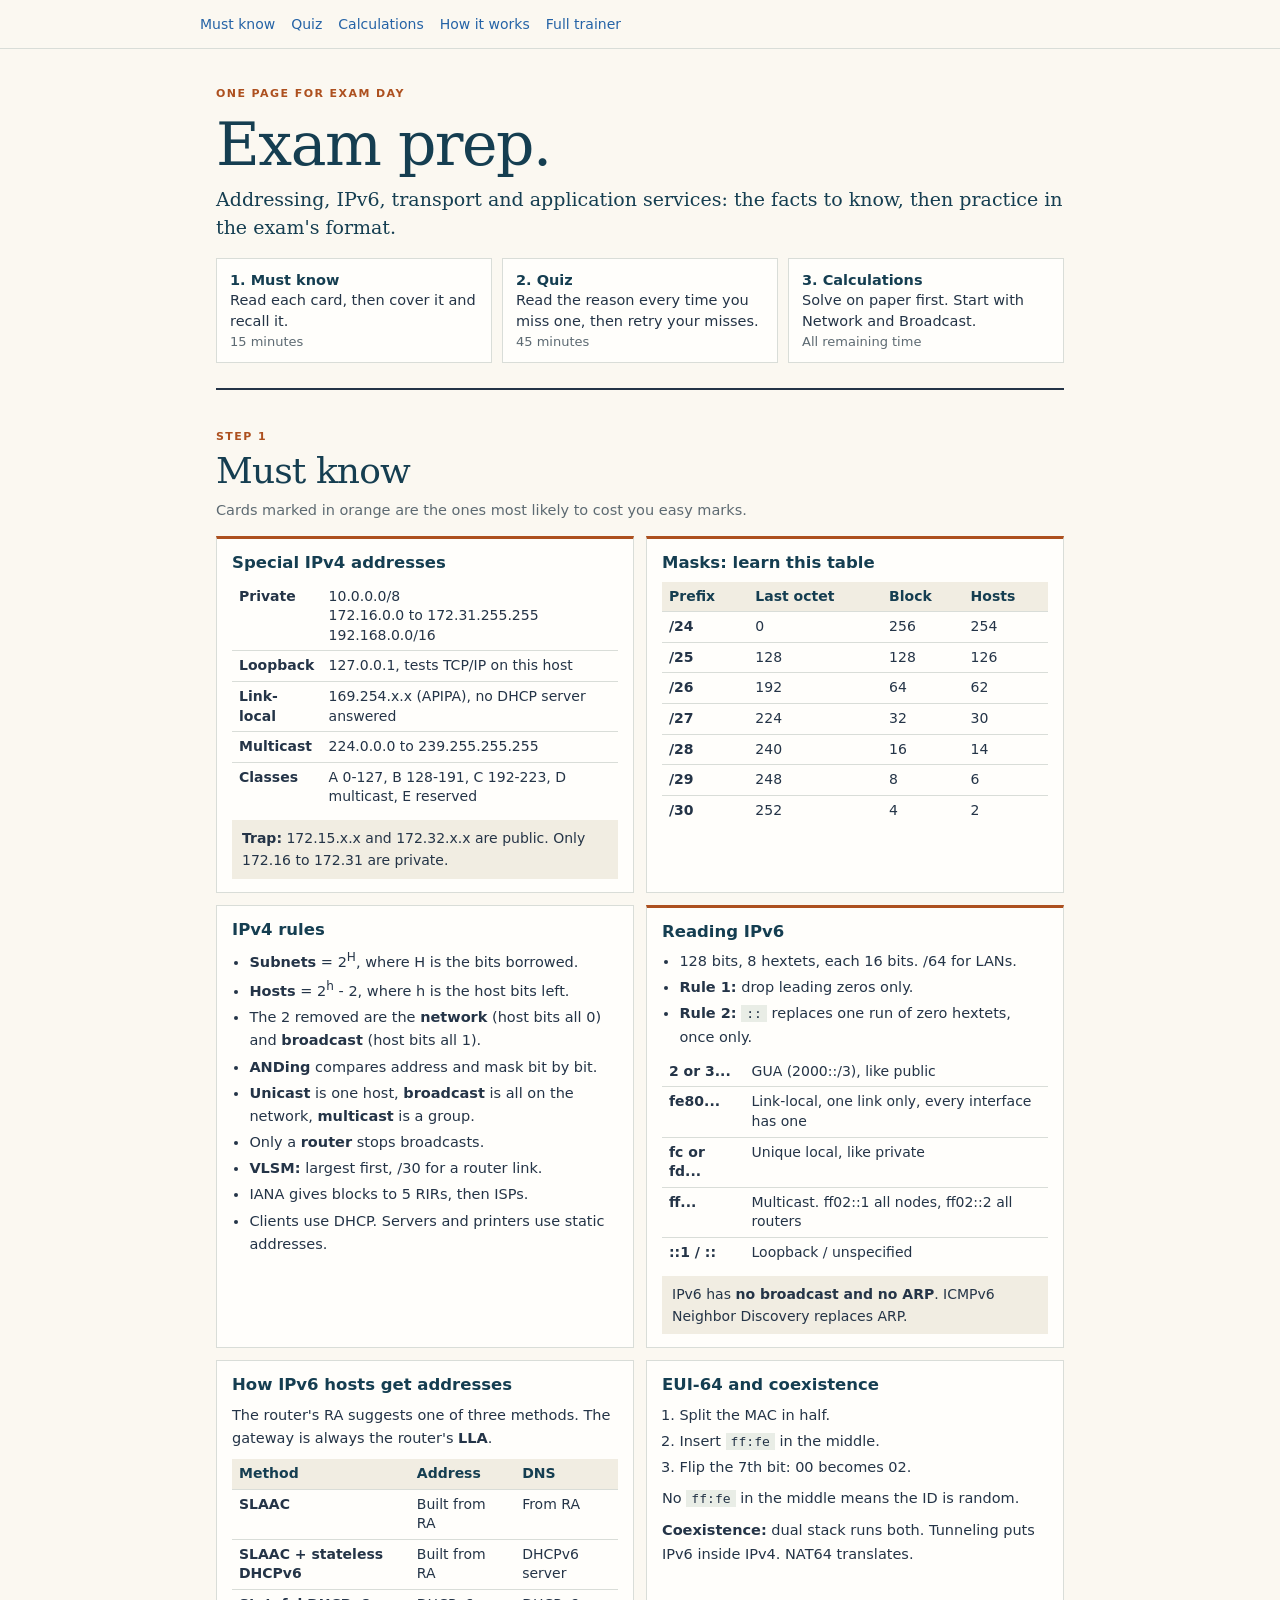
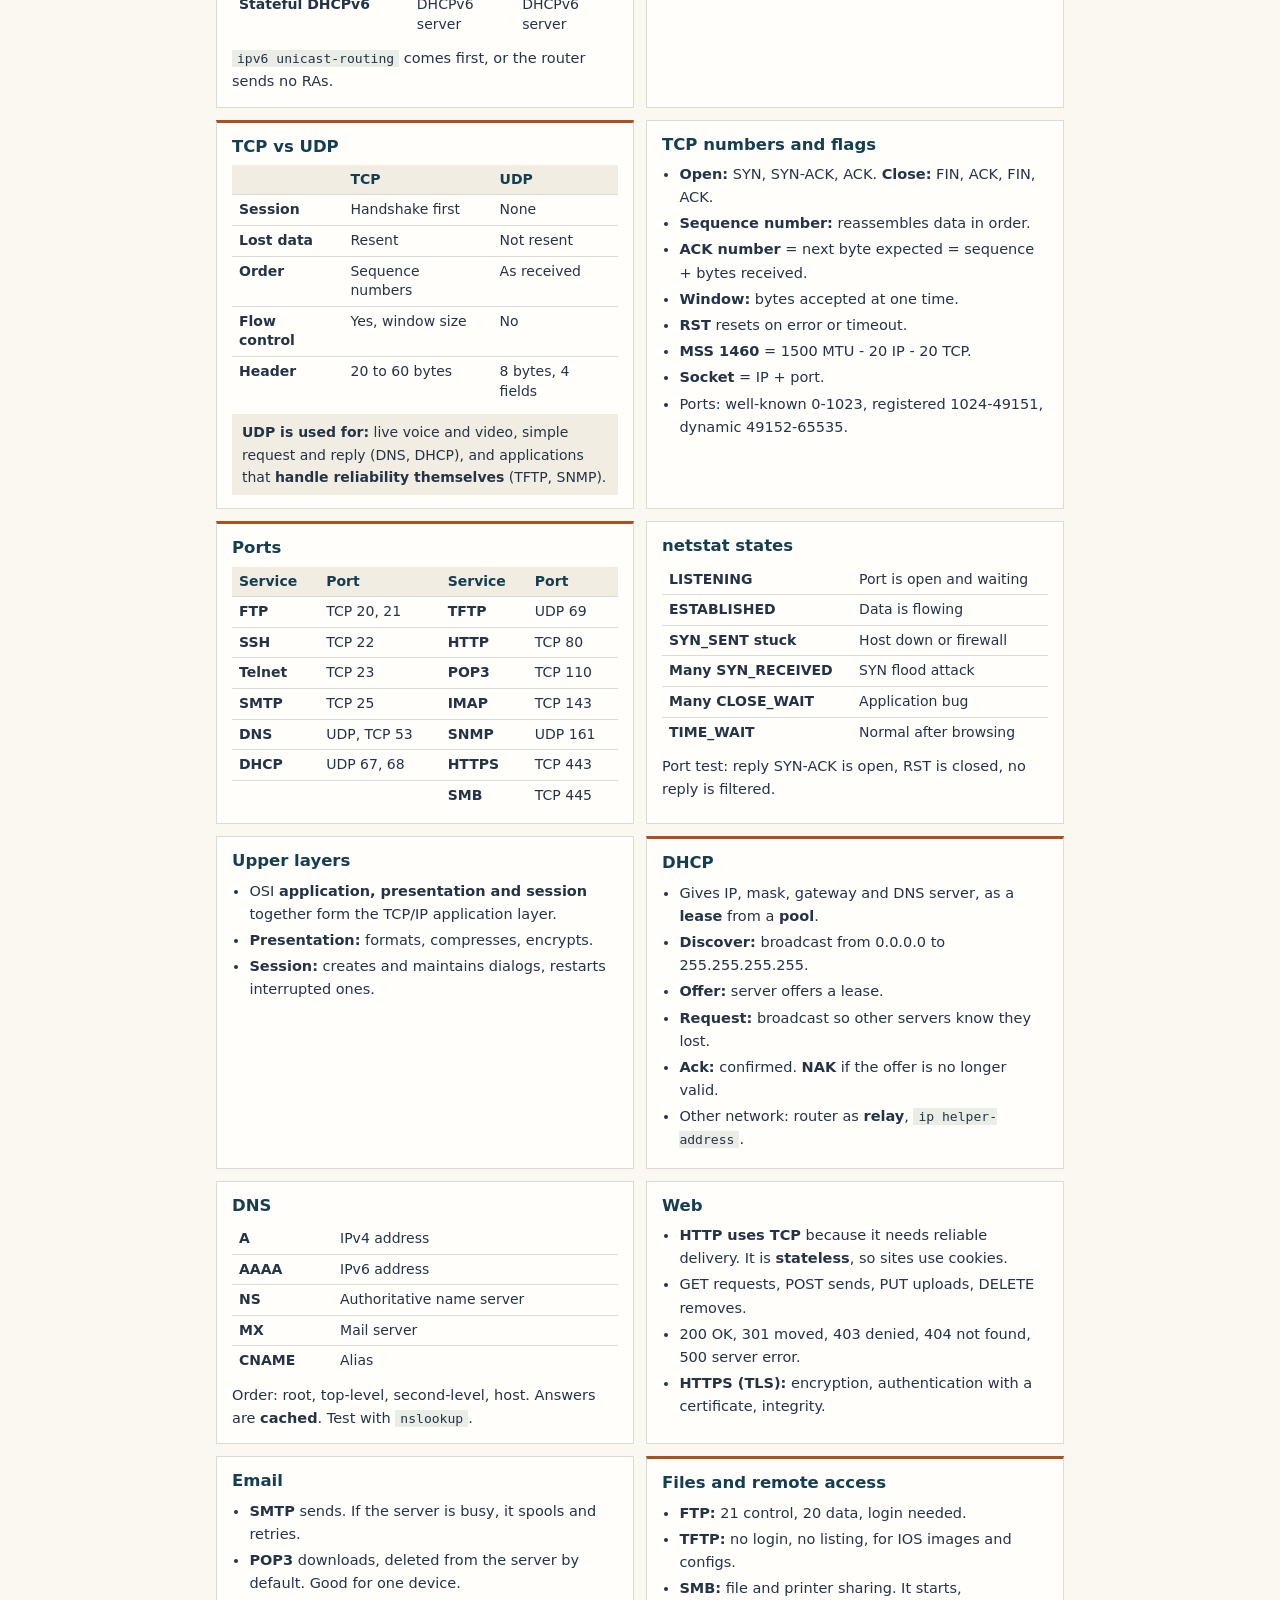
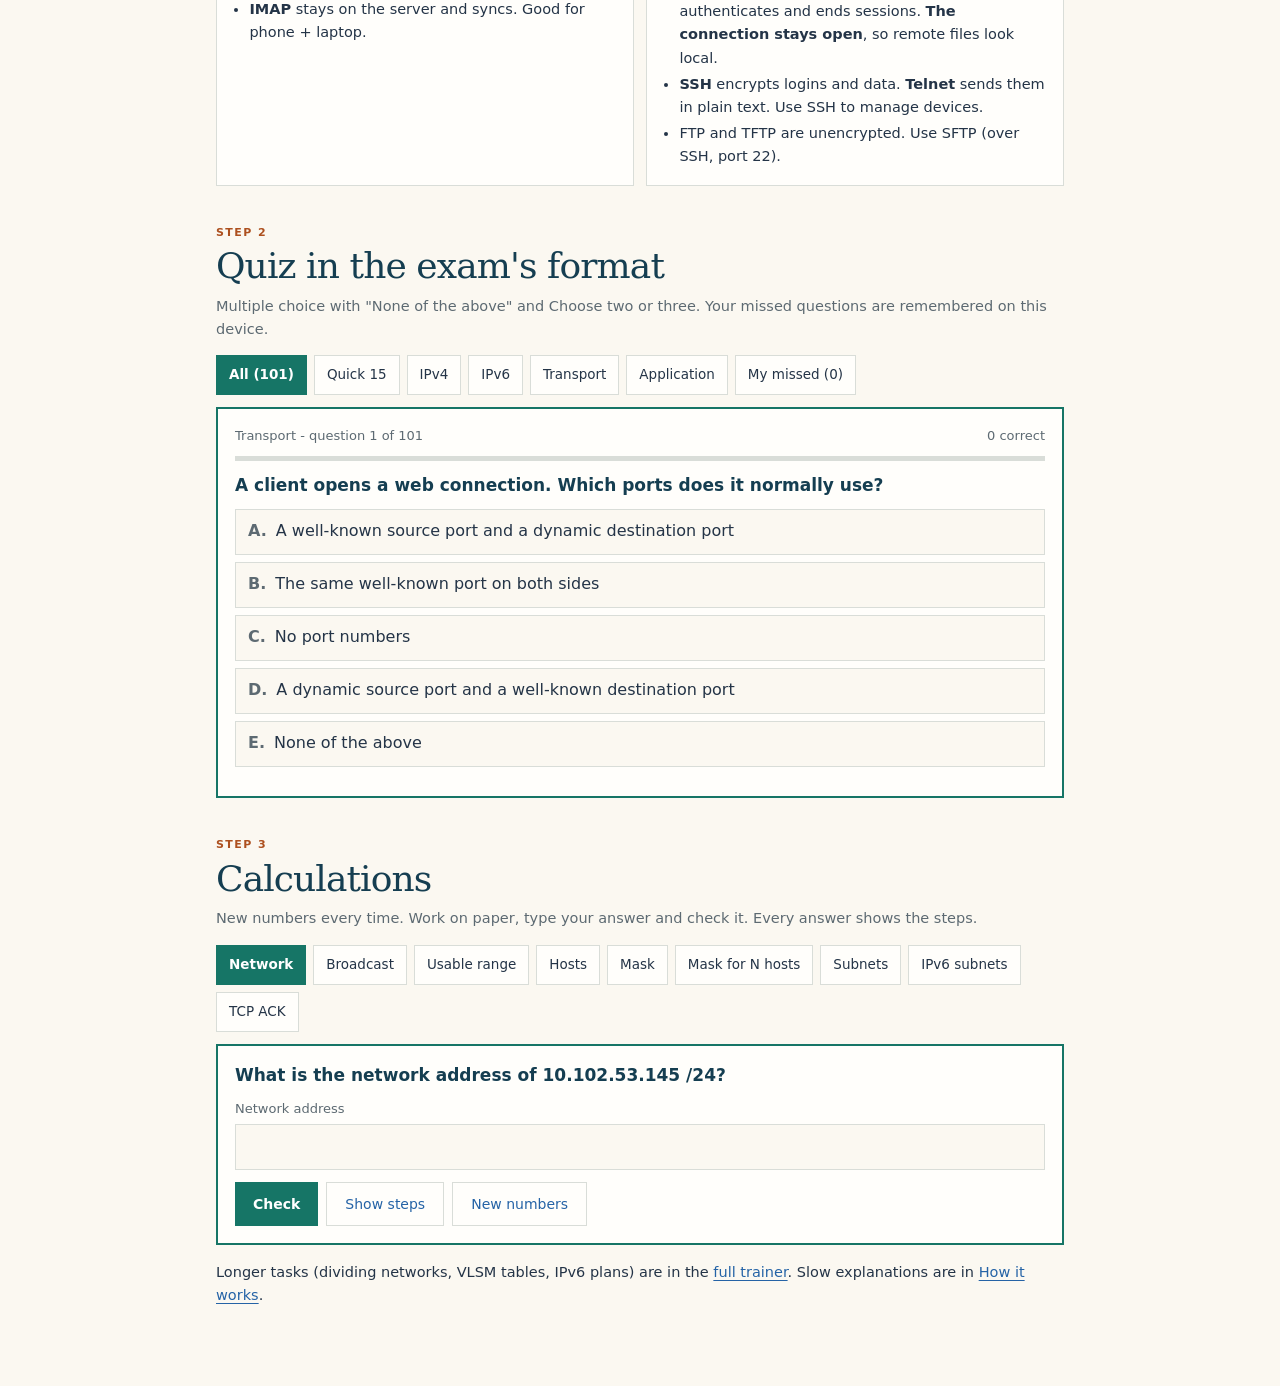
==== exam-prep.html @ 24fe9362 "feat: add exam prep page" ====
<!doctype html>
<html lang="en">
<head>
<meta charset="utf-8">
<meta name="viewport" content="width=device-width,initial-scale=1">
<title>Exam Prep</title>
<link rel="icon" href="data:image/svg+xml,%3Csvg xmlns=%22http://www.w3.org/2000/svg%22 viewBox=%220 0 32 32%22%3E%3Crect width=%2232%22 height=%2232%22 fill=%22%23167566%22/%3E%3Ctext x=%229%22 y=%2225%22 font-size=%2224%22 fill=%22%23fff%22%3EE%3C/text%3E%3C/svg%3E">
<style>
:root{color-scheme:light dark;--paper:#fbf8f1;--page:#fffefb;--ink:#243447;--head:#153e51;--muted:#5d6a72;--blue:#2563a6;--orange:#ad501f;--teal:#167566;--on:#fff;--line:#d9ddd8;--soft:#f1ede2;--code:#e9ede6;--ok:#15704a;--okbg:#dcf3e6;--bad:#a8331f;--badbg:#fbe3dc;--mono:'DejaVu Sans Mono',ui-monospace,Menlo,Consolas,monospace;--sans:'DejaVu Sans',system-ui,Arial,sans-serif;--serif:Georgia,'DejaVu Serif',serif}
@media(prefers-color-scheme:dark){:root{--paper:#14191f;--page:#1c232b;--ink:#e6e2d8;--head:#f0ead9;--muted:#a3adb4;--blue:#8dbdea;--orange:#e9a77a;--teal:#58bda9;--on:#0e1f1b;--line:#2f3943;--soft:#232b34;--code:#27313a;--ok:#74d6a4;--okbg:#17392a;--bad:#f2a08c;--badbg:#472219}}
*{box-sizing:border-box}html{scroll-behavior:smooth;scroll-padding-top:62px;-webkit-text-size-adjust:100%}
body{margin:0;background:var(--paper);color:var(--ink);font:16px/1.6 var(--sans)}
a{color:var(--blue);text-underline-offset:3px}
button,input{font:inherit;color:inherit}button{cursor:pointer}
:focus-visible{outline:3px solid #9366b4;outline-offset:2px}
code{font:.9em/1.4 var(--mono);background:var(--code);padding:1px 5px;overflow-wrap:anywhere}
.bar{position:sticky;top:0;z-index:5;padding:0 max(16px,calc(50% - 440px));background:var(--paper);border-bottom:1px solid var(--line);font-size:14px}
.bar nav{display:flex;gap:16px;overflow-x:auto;scrollbar-width:none}.bar nav::-webkit-scrollbar{display:none}.bar nav a{white-space:nowrap;text-decoration:none;padding:13px 0}
main{max-width:880px;margin:0 auto;padding:0 16px 70px}
.eyebrow{margin:0;font:bold 11px/1.6 var(--sans);letter-spacing:.13em;color:var(--orange)}
h1,h2{font-family:var(--serif);font-weight:500;color:var(--head);letter-spacing:-.025em}
h1{font-size:clamp(40px,8vw,60px);line-height:1.05;margin:10px 0 10px}
header.top{padding:36px 0 22px;border-bottom:2px solid var(--ink)}
.lead{font:19px/1.45 var(--serif);margin:0 0 14px;color:var(--head)}
.plan{margin:0;padding:0;list-style:none;display:grid;grid-template-columns:repeat(3,minmax(0,1fr));gap:10px}
.plan li{padding:11px 13px;background:var(--page);border:1px solid var(--line);font-size:14.5px;line-height:1.4}.plan b{display:block;color:var(--head)}.plan span{color:var(--muted);font-size:13px}
section{padding-top:38px}h2{font-size:clamp(28px,5vw,36px);line-height:1.15;margin:4px 0 8px}
h3{font:700 16.5px/1.35 var(--sans);color:var(--head);margin:0 0 7px}
p{margin:0 0 9px}.sub{color:var(--muted);font-size:14.5px;margin-bottom:14px}
ul,ol{margin:0 0 8px;padding-left:1.2em}li{margin:3px 0}
.sheet{display:grid;grid-template-columns:repeat(2,minmax(0,1fr));gap:12px}
.card{padding:13px 15px;background:var(--page);border:1px solid var(--line);font-size:14.5px;min-width:0}.card>:last-child{margin-bottom:0}
.card.hot{border-top:3px solid var(--orange)}
.tw{overflow-x:auto}table{border-collapse:collapse;width:100%;font-size:14px;line-height:1.4}th,td{padding:5px 7px;border-bottom:1px solid var(--line);text-align:left;vertical-align:top}th{background:var(--soft);color:var(--head)}tr:last-child td{border-bottom:0}td:first-child{font-weight:700}
.trap{padding:7px 10px;background:var(--soft);font-size:14px;margin-top:8px}
.chips{display:flex;flex-wrap:wrap;gap:7px;margin:0 0 12px}
.chip{min-height:40px;padding:6px 12px;background:var(--page);border:1px solid var(--line);font-size:13.5px}.chip[aria-pressed=true]{background:var(--teal);border-color:var(--teal);color:var(--on);font-weight:700}
.panel{padding:17px;background:var(--page);border:2px solid var(--teal)}
.meta{display:flex;justify-content:space-between;gap:10px;font-size:13px;color:var(--muted);margin-bottom:9px}
.progress{height:5px;background:var(--line);margin-bottom:12px}.progress i{display:block;height:100%;background:var(--teal);width:0}
.qt{font-size:17px;line-height:1.45;color:var(--head);font-weight:600;margin-bottom:12px;overflow-wrap:anywhere}
.opts{display:grid;gap:7px}
.opt{display:flex;gap:9px;width:100%;min-height:46px;padding:10px 12px;background:var(--paper);border:1px solid var(--line);text-align:left;line-height:1.4;overflow-wrap:anywhere}
.opt b{flex:0 0 auto;color:var(--muted)}.opt span{min-width:0}
.opt.sel{border:2px solid var(--blue);padding:9px 11px}
.opt.ok{background:var(--okbg);border:2px solid var(--ok);padding:9px 11px}
.opt.bad{background:var(--badbg);border:2px solid var(--bad);padding:9px 11px}
.opt:disabled{cursor:default;color:inherit}
.act{display:flex;flex-wrap:wrap;gap:8px;margin-top:12px}
.btn{min-height:44px;padding:9px 18px;background:var(--teal);color:var(--on);border:0;font-weight:700;font-size:14px}.btn:disabled{opacity:.45;cursor:default}
.btn.alt{background:transparent;color:var(--blue);border:1px solid var(--line);font-weight:400}
.fb{margin-top:12px;padding:10px 12px;background:var(--soft);font-size:15px}.fb b.y{color:var(--ok)}.fb b.n{color:var(--bad)}
.field{display:flex;flex-direction:column;gap:4px;font-size:13px;color:var(--muted);margin-bottom:9px}
.field input{min-height:46px;padding:8px 10px;background:var(--paper);border:1px solid var(--line);font:16px var(--mono);width:100%;min-width:0}
.field input.ok{border:2px solid var(--ok);background:var(--okbg)}.field input.bad{border:2px solid var(--bad);background:var(--badbg)}
.want{color:var(--bad);font:13px var(--mono);overflow-wrap:anywhere}
.steps{margin:12px 0 0;padding:11px 12px 11px 2em;background:var(--soft);font-size:15px}.steps li{margin:5px 0;overflow-wrap:anywhere}
[hidden]{display:none!important}
.more{font-size:14.5px;margin-top:16px}
@media(max-width:720px){.sheet{grid-template-columns:minmax(0,1fr)}.plan{grid-template-columns:minmax(0,1fr)}}
@media(prefers-reduced-motion:reduce){html{scroll-behavior:auto}}
</style>
</head>
<body>
<div class="bar"><nav aria-label="Sections"><a href="#sheet">Must know</a><a href="#quiz">Quiz</a><a href="#calc">Calculations</a><a href="how-it-works.html">How it works</a><a href="networks-juice.html#endterm">Full trainer</a></nav></div>
<main>
<header class="top">
  <p class="eyebrow">ONE PAGE FOR EXAM DAY</p>
  <h1>Exam prep.</h1>
  <p class="lead">Addressing, IPv6, transport and application services: the facts to know, then practice in the exam's format.</p>
  <ol class="plan">
    <li><b>1. Must know</b>Read each card, then cover it and recall it.<br><span>15 minutes</span></li>
    <li><b>2. Quiz</b>Read the reason every time you miss one, then retry your misses.<br><span>45 minutes</span></li>
    <li><b>3. Calculations</b>Solve on paper first. Start with Network and Broadcast.<br><span>All remaining time</span></li>
  </ol>
</header>

<section id="sheet">
  <p class="eyebrow">STEP 1</p>
  <h2>Must know</h2>
  <p class="sub">Cards marked in orange are the ones most likely to cost you easy marks.</p>
  <div class="sheet">
    <div class="card hot"><h3>Special IPv4 addresses</h3><div class="tw"><table><tbody>
      <tr><td>Private</td><td>10.0.0.0/8<br>172.16.0.0 to 172.31.255.255<br>192.168.0.0/16</td></tr>
      <tr><td>Loopback</td><td>127.0.0.1, tests TCP/IP on this host</td></tr>
      <tr><td>Link-local</td><td>169.254.x.x (APIPA), no DHCP server answered</td></tr>
      <tr><td>Multicast</td><td>224.0.0.0 to 239.255.255.255</td></tr>
      <tr><td>Classes</td><td>A 0-127, B 128-191, C 192-223, D multicast, E reserved</td></tr>
    </tbody></table></div><p class="trap"><strong>Trap:</strong> 172.15.x.x and 172.32.x.x are public. Only 172.16 to 172.31 are private.</p></div>

    <div class="card hot"><h3>Masks: learn this table</h3><div class="tw"><table><thead><tr><th>Prefix</th><th>Last octet</th><th>Block</th><th>Hosts</th></tr></thead><tbody>
      <tr><td>/24</td><td>0</td><td>256</td><td>254</td></tr>
      <tr><td>/25</td><td>128</td><td>128</td><td>126</td></tr>
      <tr><td>/26</td><td>192</td><td>64</td><td>62</td></tr>
      <tr><td>/27</td><td>224</td><td>32</td><td>30</td></tr>
      <tr><td>/28</td><td>240</td><td>16</td><td>14</td></tr>
      <tr><td>/29</td><td>248</td><td>8</td><td>6</td></tr>
      <tr><td>/30</td><td>252</td><td>4</td><td>2</td></tr>
    </tbody></table></div></div>

    <div class="card"><h3>IPv4 rules</h3><ul>
      <li><strong>Subnets</strong> = 2<sup>H</sup>, where H is the bits borrowed.</li>
      <li><strong>Hosts</strong> = 2<sup>h</sup> - 2, where h is the host bits left.</li>
      <li>The 2 removed are the <strong>network</strong> (host bits all 0) and <strong>broadcast</strong> (host bits all 1).</li>
      <li><strong>ANDing</strong> compares address and mask bit by bit.</li>
      <li><strong>Unicast</strong> is one host, <strong>broadcast</strong> is all on the network, <strong>multicast</strong> is a group.</li>
      <li>Only a <strong>router</strong> stops broadcasts.</li>
      <li><strong>VLSM:</strong> largest first, /30 for a router link.</li>
      <li>IANA gives blocks to 5 RIRs, then ISPs.</li>
      <li>Clients use DHCP. Servers and printers use static addresses.</li>
    </ul></div>

    <div class="card hot"><h3>Reading IPv6</h3><ul>
      <li>128 bits, 8 hextets, each 16 bits. /64 for LANs.</li>
      <li><strong>Rule 1:</strong> drop leading zeros only.</li>
      <li><strong>Rule 2:</strong> <code>::</code> replaces one run of zero hextets, once only.</li>
    </ul><div class="tw"><table><tbody>
      <tr><td>2 or 3...</td><td>GUA (2000::/3), like public</td></tr>
      <tr><td>fe80...</td><td>Link-local, one link only, every interface has one</td></tr>
      <tr><td>fc or fd...</td><td>Unique local, like private</td></tr>
      <tr><td>ff...</td><td>Multicast. ff02::1 all nodes, ff02::2 all routers</td></tr>
      <tr><td>::1 / ::</td><td>Loopback / unspecified</td></tr>
    </tbody></table></div><p class="trap">IPv6 has <strong>no broadcast and no ARP</strong>. ICMPv6 Neighbor Discovery replaces ARP.</p></div>

    <div class="card"><h3>How IPv6 hosts get addresses</h3><p>The router's RA suggests one of three methods. The gateway is always the router's <strong>LLA</strong>.</p><div class="tw"><table><thead><tr><th>Method</th><th>Address</th><th>DNS</th></tr></thead><tbody>
      <tr><td>SLAAC</td><td>Built from RA</td><td>From RA</td></tr>
      <tr><td>SLAAC + stateless DHCPv6</td><td>Built from RA</td><td>DHCPv6 server</td></tr>
      <tr><td>Stateful DHCPv6</td><td>DHCPv6 server</td><td>DHCPv6 server</td></tr>
    </tbody></table></div><p style="margin-top:8px"><code>ipv6 unicast-routing</code> comes first, or the router sends no RAs.</p></div>

    <div class="card"><h3>EUI-64 and coexistence</h3><ol>
      <li>Split the MAC in half.</li><li>Insert <code>ff:fe</code> in the middle.</li><li>Flip the 7th bit: 00 becomes 02.</li>
    </ol><p>No <code>ff:fe</code> in the middle means the ID is random.</p><p><strong>Coexistence:</strong> dual stack runs both. Tunneling puts IPv6 inside IPv4. NAT64 translates.</p></div>

    <div class="card hot"><h3>TCP vs UDP</h3><div class="tw"><table><thead><tr><th></th><th>TCP</th><th>UDP</th></tr></thead><tbody>
      <tr><td>Session</td><td>Handshake first</td><td>None</td></tr>
      <tr><td>Lost data</td><td>Resent</td><td>Not resent</td></tr>
      <tr><td>Order</td><td>Sequence numbers</td><td>As received</td></tr>
      <tr><td>Flow control</td><td>Yes, window size</td><td>No</td></tr>
      <tr><td>Header</td><td>20 to 60 bytes</td><td>8 bytes, 4 fields</td></tr>
    </tbody></table></div><p class="trap"><strong>UDP is used for:</strong> live voice and video, simple request and reply (DNS, DHCP), and applications that <strong>handle reliability themselves</strong> (TFTP, SNMP).</p></div>

    <div class="card"><h3>TCP numbers and flags</h3><ul>
      <li><strong>Open:</strong> SYN, SYN-ACK, ACK. <strong>Close:</strong> FIN, ACK, FIN, ACK.</li>
      <li><strong>Sequence number:</strong> reassembles data in order.</li>
      <li><strong>ACK number</strong> = next byte expected = sequence + bytes received.</li>
      <li><strong>Window:</strong> bytes accepted at one time.</li>
      <li><strong>RST</strong> resets on error or timeout.</li>
      <li><strong>MSS 1460</strong> = 1500 MTU - 20 IP - 20 TCP.</li>
      <li><strong>Socket</strong> = IP + port.</li>
      <li>Ports: well-known 0-1023, registered 1024-49151, dynamic 49152-65535.</li>
    </ul></div>

    <div class="card hot"><h3>Ports</h3><div class="tw"><table><thead><tr><th>Service</th><th>Port</th><th>Service</th><th>Port</th></tr></thead><tbody>
      <tr><td>FTP</td><td>TCP 20, 21</td><td><b>TFTP</b></td><td>UDP 69</td></tr>
      <tr><td>SSH</td><td>TCP 22</td><td><b>HTTP</b></td><td>TCP 80</td></tr>
      <tr><td>Telnet</td><td>TCP 23</td><td><b>POP3</b></td><td>TCP 110</td></tr>
      <tr><td>SMTP</td><td>TCP 25</td><td><b>IMAP</b></td><td>TCP 143</td></tr>
      <tr><td>DNS</td><td>UDP, TCP 53</td><td><b>SNMP</b></td><td>UDP 161</td></tr>
      <tr><td>DHCP</td><td>UDP 67, 68</td><td><b>HTTPS</b></td><td>TCP 443</td></tr>
      <tr><td></td><td></td><td><b>SMB</b></td><td>TCP 445</td></tr>
    </tbody></table></div></div>

    <div class="card"><h3>netstat states</h3><div class="tw"><table><tbody>
      <tr><td>LISTENING</td><td>Port is open and waiting</td></tr>
      <tr><td>ESTABLISHED</td><td>Data is flowing</td></tr>
      <tr><td>SYN_SENT stuck</td><td>Host down or firewall</td></tr>
      <tr><td>Many SYN_RECEIVED</td><td>SYN flood attack</td></tr>
      <tr><td>Many CLOSE_WAIT</td><td>Application bug</td></tr>
      <tr><td>TIME_WAIT</td><td>Normal after browsing</td></tr>
    </tbody></table></div><p style="margin-top:8px">Port test: reply SYN-ACK is open, RST is closed, no reply is filtered.</p></div>

    <div class="card"><h3>Upper layers</h3><ul>
      <li>OSI <strong>application, presentation and session</strong> together form the TCP/IP application layer.</li>
      <li><strong>Presentation:</strong> formats, compresses, encrypts.</li>
      <li><strong>Session:</strong> creates and maintains dialogs, restarts interrupted ones.</li>
    </ul></div>

    <div class="card hot"><h3>DHCP</h3><ul>
      <li>Gives IP, mask, gateway and DNS server, as a <strong>lease</strong> from a <strong>pool</strong>.</li>
      <li><strong>Discover:</strong> broadcast from 0.0.0.0 to 255.255.255.255.</li>
      <li><strong>Offer:</strong> server offers a lease.</li>
      <li><strong>Request:</strong> broadcast so other servers know they lost.</li>
      <li><strong>Ack:</strong> confirmed. <strong>NAK</strong> if the offer is no longer valid.</li>
      <li>Other network: router as <strong>relay</strong>, <code>ip helper-address</code>.</li>
    </ul></div>

    <div class="card"><h3>DNS</h3><div class="tw"><table><tbody>
      <tr><td>A</td><td>IPv4 address</td></tr>
      <tr><td>AAAA</td><td>IPv6 address</td></tr>
      <tr><td>NS</td><td>Authoritative name server</td></tr>
      <tr><td>MX</td><td>Mail server</td></tr>
      <tr><td>CNAME</td><td>Alias</td></tr>
    </tbody></table></div><p style="margin-top:8px">Order: root, top-level, second-level, host. Answers are <strong>cached</strong>. Test with <code>nslookup</code>.</p></div>

    <div class="card"><h3>Web</h3><ul>
      <li><strong>HTTP uses TCP</strong> because it needs reliable delivery. It is <strong>stateless</strong>, so sites use cookies.</li>
      <li>GET requests, POST sends, PUT uploads, DELETE removes.</li>
      <li>200 OK, 301 moved, 403 denied, 404 not found, 500 server error.</li>
      <li><strong>HTTPS (TLS):</strong> encryption, authentication with a certificate, integrity.</li>
    </ul></div>

    <div class="card"><h3>Email</h3><ul>
      <li><strong>SMTP</strong> sends. If the server is busy, it spools and retries.</li>
      <li><strong>POP3</strong> downloads, deleted from the server by default. Good for one device.</li>
      <li><strong>IMAP</strong> stays on the server and syncs. Good for phone + laptop.</li>
    </ul></div>

    <div class="card hot"><h3>Files and remote access</h3><ul>
      <li><strong>FTP:</strong> 21 control, 20 data, login needed.</li>
      <li><strong>TFTP:</strong> no login, no listing, for IOS images and configs.</li>
      <li><strong>SMB:</strong> file and printer sharing. It starts, authenticates and ends sessions. <strong>The connection stays open</strong>, so remote files look local.</li>
      <li><strong>SSH</strong> encrypts logins and data. <strong>Telnet</strong> sends them in plain text. Use SSH to manage devices.</li>
      <li>FTP and TFTP are unencrypted. Use SFTP (over SSH, port 22).</li>
    </ul></div>
  </div>
</section>

<section id="quiz">
  <p class="eyebrow">STEP 2</p>
  <h2>Quiz in the exam's format</h2>
  <p class="sub">Multiple choice with "None of the above" and Choose two or three. Your missed questions are remembered on this device.</p>
  <div class="chips" id="chips"></div>
  <div class="panel" id="qpanel">
    <div class="meta"><span id="qmeta"></span><span id="qscore"></span></div>
    <div class="progress"><i id="qbar"></i></div>
    <p class="qt" id="qtext"></p>
    <div class="opts" id="opts"></div>
    <div class="fb" id="fb" hidden></div>
    <div class="act"><button class="btn" id="check" type="button" hidden>Check</button><button class="btn" id="next" type="button" hidden>Next</button></div>
  </div>
  <div class="panel" id="done" hidden aria-live="polite"></div>
</section>

<section id="calc">
  <p class="eyebrow">STEP 3</p>
  <h2>Calculations</h2>
  <p class="sub">New numbers every time. Work on paper, type your answer and check it. Every answer shows the steps.</p>
  <div class="chips" id="dchips"></div>
  <div class="panel">
    <p class="qt" id="dtext"></p>
    <form id="dform" autocomplete="off"><div id="dfields"></div>
    <div class="act"><button class="btn" type="submit">Check</button><button class="btn alt" id="dshow" type="button">Show steps</button><button class="btn alt" id="dnew" type="button">New numbers</button></div></form>
    <div class="fb" id="dfb" hidden aria-live="polite"></div>
    <ol class="steps" id="dsteps" hidden></ol>
  </div>
  <p class="more">Longer tasks (dividing networks, VLSM tables, IPv6 plans) are in the <a href="networks-juice.html#endterm">full trainer</a>. Slow explanations are in <a href="how-it-works.html#calc">How it works</a>.</p>
</section>
</main>
<script>
'use strict';
(function () {
  const I = 'ipv4', V = 'ipv6', T = 'tr', A = 'app', NONE = 'None of the above';
  const NAMES = { ipv4: 'IPv4', ipv6: 'IPv6', tr: 'Transport', app: 'Application' };
  // [topic, question, correct answers, wrong answers, reason]
  const QS = [
    [I, 'Which process compares an IPv4 address with its subnet mask bit by bit to find the network portion?', ['ANDing'], ['VLSM', 'NAT', 'Encapsulation'], 'ANDing keeps a bit only when both the address and the mask have a 1.'],
    [I, 'What is the prefix length of the mask 255.255.255.240?', ['/28'], ['/26', '/27', '/29'], '240 is 11110000, so 24 + 4 = 28.'],
    [I, 'Which mask is the same as /29?', ['255.255.255.248'], ['255.255.255.240', '255.255.255.252', '255.255.255.224'], '/29 has 5 bits in the last octet: 128 + 64 + 32 + 16 + 8 = 248.'],
    [I, 'What is the prefix length of the mask 255.255.255.128?', [NONE], ['/24', '/26', '/27', '/28'], '128 is one bit in the last octet, so the prefix is /25, which is not listed.'],
    [I, 'How many usable host addresses does a /28 subnet have?', ['14'], ['16', '30', '6'], '4 host bits: 2^4 - 2 = 14.'],
    [I, 'How many usable host addresses does a /29 subnet have?', ['6'], ['8', '14', '2'], '3 host bits: 2^3 - 2 = 6.'],
    [I, 'Which three addresses are private? (RFC 1918)', ['10.200.1.1', '172.20.5.9', '192.168.77.3'], ['172.32.1.1', '11.0.0.1', '192.169.1.1'], '172.32 is past the 172.16 to 172.31 range. 11.x and 192.169.x are outside the private blocks.'],
    [I, 'Which two addresses are public?', ['172.15.8.1', '8.8.4.4'], ['172.16.8.1', '10.1.1.1', '192.168.4.4', '169.254.7.7'], '172.15 is just below the private range. The others are private or link-local.'],
    [I, 'A host sends a broadcast. Which hosts receive it?', ['All hosts on the local network'], ['One specific host', 'A specially defined group of hosts', 'All hosts on the Internet'], 'A broadcast reaches everyone in the broadcast domain, and routers stop it.'],
    [I, 'A packet is sent to the address 224.10.20.30. What type of transmission is this?', ['Multicast'], ['Unicast', 'Broadcast', 'Anycast'], '224.0.0.0 to 239.255.255.255 is the IPv4 multicast range.'],
    [I, 'A technician pings 127.0.0.1 on a PC. What does this test?', ['Whether TCP/IP works on that host'], ['Whether the default gateway is reachable', 'Whether DNS is working', 'Whether a remote server is online'], '127.0.0.1 is loopback, so the packet never leaves the host.'],
    [I, 'A Windows PC shows the address 169.254.33.7. What is the most likely cause?', ['It could not reach a DHCP server'], ['DNS failed', 'The gateway address is wrong', 'It has a static public address'], '169.254.x.x (APIPA) is self-assigned when no DHCP server answers.'],
    [I, 'Which device stops broadcasts from spreading?', ['Router'], ['Layer 2 switch', 'Access point', 'Repeater'], 'Switches forward broadcasts out all other ports. Each router interface is its own broadcast domain.'],
    [I, 'Which three are reasons to subnet a network?', ['It reduces overall traffic and improves performance', 'It allows security policies between subnets', 'It reduces the devices affected by abnormal broadcasts'], ['It makes broadcast domains larger', 'It removes the need for routers', 'It creates more public addresses'], 'Smaller broadcast domains mean less traffic and fewer affected devices.'],
    [I, 'In the formula for usable hosts, which two addresses are subtracted?', ['The address with all host bits 0', 'The address with all host bits 1'], ['The default gateway', 'The DNS server', 'The loopback address', 'The first usable address'], 'These are the network address and the broadcast address.'],
    [I, 'Which organization allocates blocks of addresses to the five RIRs?', ['IANA'], ['IEEE', 'ISO', 'ITU'], 'IANA gives blocks to RIRs, which give them to ISPs and organizations.'],
    [I, 'Which type of address should a company file server normally have?', ['A predictable static address'], ['A dynamic address from DHCP', 'An APIPA address', 'A loopback address'], 'Servers and peripherals need an address that does not change.'],
    [I, 'What is the network address of the host 192.168.9.201 /27?', ['192.168.9.192'], ['192.168.9.200', '192.168.9.128', '192.168.9.224'], 'Block 32. 201 rounds down to 192.'],
    [I, 'What is the broadcast address of the subnet containing 10.10.50.6 /22?', ['10.10.51.255'], ['10.10.50.255', '10.10.48.255', '10.10.55.255'], 'Block 4 in the 3rd octet. 50 is in 48 to 51, and the 4th octet becomes 255.'],
    [I, 'Which address can be assigned to a host in 192.168.30.64 /26?', ['192.168.30.100'], ['192.168.30.64', '192.168.30.127', '192.168.30.128'], 'Block 64: usable is .65 to .126. The .64 is the network, .127 the broadcast, and .128 is the next subnet.'],
    [I, 'The network 172.16.0.0 /16 is subnetted with a /20 mask. How many subnets are created?', ['16'], ['4', '8', '4094'], 'Borrowed bits = 20 - 16 = 4, and 2^4 = 16. (4094 is the hosts in each.)'],
    [I, 'What is the main purpose of VLSM?', ['To use different subnet sizes and reduce wasted addresses'], ['To make every subnet the same size', 'To remove the subnet mask', 'To speed up routers'], 'VLSM lets you subnet a subnet, so each segment gets only what it needs.'],
    [I, 'In VLSM, which prefix is used in the examples for a point-to-point router link?', ['/30'], ['/24', '/27', '/28'], 'A /30 gives exactly 2 usable addresses, one for each router.'],
    [I, 'The address 130.5.1.1 belonged to which legacy class?', ['Class B'], ['Class A', 'Class C', 'Class D'], 'Class B covered first octets 128 to 191.'],

    [V, 'How many bits are in an IPv6 address?', ['128'], ['32', '48', '64'], 'IPv6 addresses are 128 bits: 8 hextets of 16 bits.'],
    [V, 'Which three are categories of methods for IPv4 and IPv6 coexistence?', ['Dual stack', 'Tunneling', 'Translation'], ['VLSM', 'ANDing', 'Flooding'], 'Dual stack runs both, tunneling carries IPv6 inside IPv4, and NAT64 translates.'],
    [V, 'Which technique carries an IPv6 packet inside an IPv4 packet?', ['Tunneling'], ['Dual stack', 'NAT64', 'SLAAC'], 'The IPv6 packet is encapsulated inside IPv4.'],
    [V, 'Which is the correct compressed form of 2001:0db8:00ab:0000:0000:0000:0050:0001?', ['2001:db8:ab::50:1'], ['2001:db8:ab00::50:1', '2001:db8:ab::5:1', '2001:db8:ab:::50:1'], 'Drop leading zeros only. Trailing zeros stay, so 0050 becomes 50, and :: replaces the zero run.'],
    [V, 'Which is the full form of 2001:db8:c::34?', ['2001:0db8:000c:0000:0000:0000:0000:0034'], ['2001:0db8:c000:0000:0000:0000:0000:0034', '2001:0db8:000c:0000:0000:0000:0034', '2001:0db8:000c:0000:0000:0000:0000:3400'], 'Restore leading zeros and fill :: so there are 8 hextets.'],
    [V, 'Which two IPv6 addresses are invalid?', ['2001:db8::1::7', '2001:db8:abcg::1'], ['fe80::1', '2001:db8:0:1::5', '::1', 'ff02::2'], ':: may be used only once, and g is not a hex digit.'],
    [V, 'How can the hextet 0a00 be written with Rule 1?', ['a00'], ['a', 'a0', '0a'], 'Only leading zeros are removed.'],
    [V, 'What type of address is fe80::a1b2?', ['Link-local'], ['Global unicast', 'Unique local', 'Multicast'], 'fe80::/10 is link-local and is never routed.'],
    [V, 'What type of address is fd12:3456:789a::1?', ['Unique local'], ['Global unicast', 'Link-local', 'Anycast'], 'fc00::/7 covers fc and fd, and is like private addresses.'],
    [V, 'Which address is a global unicast address?', ['2a00:1450:4001::1'], ['fe80::1', 'fd00::1', 'ff02::1'], 'Currently assigned GUAs start with 2 or 3.'],
    [V, 'What does ff02::1 reach?', ['All nodes on the link'], ['All routers on the link', 'The local host only', 'The nearest server'], 'ff02::1 is all nodes and gives the same result as a broadcast. ff02::2 is all routers.'],
    [V, 'Which is the IPv6 loopback address?', ['::1'], ['::', 'fe80::1', 'ff02::1'], ':: means unspecified, and ::1 is loopback.'],
    [V, 'Which two statements about IPv6 are true?', ['IPv6 has no broadcast address', 'Every IPv6 interface must have a link-local address'], ['IPv6 uses ARP to find MAC addresses', 'Link-local addresses are routed on the Internet', ':: may be used many times in one address', 'Global addresses start with fe80'], 'Multicast replaces broadcast, and ICMPv6 Neighbor Discovery replaces ARP.'],
    [V, 'What is the recommended prefix length for an IPv6 LAN?', ['/64'], ['/24', '/48', '/128'], '/64 leaves a 64-bit interface ID.'],
    [V, 'Using SLAAC, where does a host get its default gateway address?', ['From the source address of the RA, the router\'s LLA'], ['From a stateful DHCPv6 server', 'From a DNS server', 'From its own MAC address'], 'The RA comes from the router\'s link-local address, which becomes the gateway.'],
    [V, 'With SLAAC and stateless DHCPv6, where does a host get its DNS server address?', ['From a stateless DHCPv6 server'], ['From ARP', 'From a root server', 'From the EUI-64 process'], 'The host builds its address with SLAAC and gets other information from the server.'],
    [V, 'Which method gives a host its GUA from a server that keeps track of it?', ['Stateful DHCPv6'], ['SLAAC', 'EUI-64', 'Neighbor Discovery'], 'Stateful DHCPv6 is similar to DHCP for IPv4.'],
    [V, 'Which command must come first so a Cisco router forwards IPv6 and sends RAs?', ['ipv6 unicast-routing'], ['ip routing', 'ipv6 enable-ra', 'no shutdown'], 'Without it, the router sends no RAs and SLAAC does not work.'],
    [V, 'What value does EUI-64 insert into the middle of the MAC address?', ['fffe'], ['ffff', 'fe80', '0000'], 'A 16-bit value of fffe goes in the middle, and the 7th bit is flipped.'],
    [V, 'What is the EUI-64 interface ID for the MAC 40:11:22:33:44:55?', ['4211:22ff:fe33:4455'], ['4011:22ff:fe33:4455', '4211:22fe:ff33:4455', '4211:2233:4455:fffe'], '40 = 01000000. Flipping the 7th bit gives 01000010 = 42.'],
    [V, 'How many /64 subnets fit in a /56?', ['256'], ['16', '64', '65,536'], '64 - 56 = 8 bits, and 2^8 = 256.'],
    [V, 'An interface ID has no ff:fe in the middle. How was it most likely created?', ['Randomly generated'], ['By the EUI-64 process', 'By ARP', 'By NAT64'], 'EUI-64 always places ff:fe in the middle.'],

    [T, 'Which layer is responsible for logical communication between applications on different hosts?', ['Transport'], ['Network', 'Data link', 'Physical'], 'The transport layer links applications to the lower layers.'],
    [T, 'Which TCP header field tells the sender the next byte the receiver expects?', ['Acknowledgment number'], ['Sequence number', 'Window size', 'Checksum'], 'The acknowledgment number confirms data and names the next byte expected.'],
    [T, 'Which TCP header field indicates how many bytes can be accepted at one time?', ['Window size'], ['Urgent', 'Header length', 'Source port'], 'Window size is used for flow control.'],
    [T, 'Which two fields are in the UDP header?', ['Length', 'Checksum'], ['Sequence number', 'Acknowledgment number', 'Window size', 'Control bits'], 'UDP has four fields: source port, destination port, length and checksum.'],
    [T, 'What is the size of a UDP header?', ['8 bytes'], ['4 bytes', '20 bytes', '40 bytes'], 'UDP has four 16-bit fields, so 8 bytes.'],
    [T, 'Which three statements describe TCP?', ['It establishes a session before sending data', 'It retransmits unacknowledged data', 'It supports flow control'], ['It has an 8-byte header', 'It does not acknowledge data', 'It passes data on in the order received'], 'TCP is connection-oriented and reliable. The wrong options describe UDP.'],
    [T, 'Which two statements describe UDP?', ['Data is rebuilt in the order it is received', 'Lost datagrams are not resent'], ['It uses a three-way handshake', 'It tracks sequence numbers', 'It adjusts a window size', 'It is connection-oriented'], 'UDP has no session, no acknowledgments and no ordering.'],
    [T, 'Which three commonly use UDP?', ['A live VoIP call', 'A DNS lookup', 'Getting an address with DHCP'], ['Remote login with SSH', 'Sending email with SMTP', 'Online banking transfers'], 'Live media and simple request and reply use UDP. The others need every byte.'],
    [T, 'Why must DHCP use UDP?', ['The client has no IP address yet, so no TCP session is possible'], ['UDP encrypts the address', 'UDP guarantees delivery', 'UDP is required by routers'], 'A host with no address cannot complete a handshake.'],
    [T, 'If an application over UDP needs error recovery, what must provide it?', ['The application itself'], ['The IP protocol', 'The switch', 'The UDP window'], 'UDP leaves reliability to applications such as TFTP.'],
    [T, 'Which application needs TCP so that a file is not corrupted?', ['Downloading a PDF document'], ['A live video stream', 'An online game position update', 'A DNS lookup'], 'A file with one missing byte is broken.'],
    [T, 'Which range contains dynamic (ephemeral) ports?', ['49152 to 65535'], ['0 to 1023', '1024 to 49151', '1 to 512'], 'The client OS picks these temporary source ports.'],
    [T, 'A client opens a web connection. Which ports does it normally use?', ['A dynamic source port and a well-known destination port'], ['A well-known source port and a dynamic destination port', 'The same well-known port on both sides', 'No port numbers'], 'The server listens on a well-known port, and the client picks a temporary one.'],
    [T, 'What makes up a socket?', ['An IP address and a port number'], ['A MAC address and a port number', 'An IP address and a MAC address', 'A sequence and acknowledgment number'], 'A socket pair is the two sockets of a conversation.'],
    [T, 'What is the order of the TCP three-way handshake?', ['SYN, SYN-ACK, ACK'], ['SYN, ACK, FIN', 'ACK, SYN, SYN-ACK', 'FIN, ACK, SYN'], 'The client requests, the server acknowledges and requests, and the client acknowledges.'],
    [T, 'Which three are functions of the three-way handshake?', ['It establishes that the destination is present', 'It verifies the destination has an active service on that port', 'It informs the destination a session is intended'], ['It encrypts the data', 'It assigns the client an IP address', 'It finds the MAC of the gateway'], 'The handshake checks that the other side exists and is ready.'],
    [T, 'Which TCP flag means the sender has no more data?', ['FIN'], ['SYN', 'URG', 'PSH'], 'FIN is used in session termination.'],
    [T, 'Which TCP flag resets a connection after an error or timeout?', ['RST'], ['ACK', 'SYN', 'FIN'], 'A closed port also replies with RST.'],
    [T, 'A segment has sequence number 5000 and carries 1200 bytes. What acknowledgment number confirms it?', ['6200'], ['5001', '6201', '1200'], '5000 + 1200 = 6200, the next byte expected.'],
    [T, 'What is a common TCP MSS over IPv4 on Ethernet?', ['1460 bytes'], ['1500 bytes', '1480 bytes', '65535 bytes'], '1500 - 20 (IP) - 20 (TCP) = 1460.'],
    [T, 'How many header bytes do IPv4 and UDP add together, at minimum?', ['28'], ['8', '20', '40'], '20 + 8 = 28. With TCP it would be 40.'],
    [T, 'A server shows thousands of connections in SYN_RECEIVED. What is the most likely cause?', ['A SYN flood attack'], ['A normal browsing session', 'A bug that leaves CLOSE_WAIT', 'A DNS failure'], 'The final ACK never arrives, so half-open connections pile up.'],
    [T, 'What does the LISTENING state in netstat mean?', ['A server application is waiting for connections on that port'], ['The connection is closing', 'Data is flowing', 'The client sent a SYN'], 'LISTENING means the port is open.'],
    [T, 'While testing a TCP port there is no reply at all. How is the port described?', ['Filtered'], ['Open', 'Closed', 'Established'], 'Open replies SYN-ACK, closed replies RST, and filtered gives no reply.'],

    [A, 'Which OSI layer formats, compresses and encrypts data?', ['Presentation'], ['Session', 'Transport', 'Network'], 'Examples are JPEG and MPEG.'],
    [A, 'Which OSI layer creates and maintains dialogs and restarts interrupted ones?', ['Session'], ['Presentation', 'Transport', 'Physical'], 'The session layer manages conversations between applications.'],
    [A, 'Which TCP/IP layer includes the functions of the OSI session and presentation layers?', ['Application'], ['Transport', 'Internet', 'Network access'], 'TCP/IP has no separate session or presentation layer.'],
    [A, 'What is the order of the DHCP messages?', ['Discover, Offer, Request, Ack'], ['Offer, Discover, Ack, Request', 'Request, Offer, Discover, Ack', 'Discover, Request, Offer, Ack'], 'Remember DORA.'],
    [A, 'What are the source and destination of a DHCP Discover?', ['From 0.0.0.0 to 255.255.255.255'], ['From 127.0.0.1 to 224.0.0.1', 'From 169.254.0.1 to the gateway', 'From the gateway to 0.0.0.0'], 'The client has no address and does not know the server.'],
    [A, 'Why is a DHCP Request broadcast?', ['So other DHCP servers know their offers were declined'], ['So the router can learn the MAC', 'Because TCP needs it', 'So DNS can register the name'], 'Several servers may have made offers.'],
    [A, 'Which three items can a DHCP server provide to a client?', ['An IPv4 address', 'A default gateway', 'A DNS server address'], ['The client\'s MAC address', 'A list of root servers', 'The client\'s port numbers'], 'DHCP also gives the subnet mask.'],
    [A, 'What does a DHCP server send if an offer is no longer valid?', ['DHCPNAK'], ['DHCPDISCOVER', 'DHCPOFFER', 'DHCPRELEASE'], 'DHCPACK confirms, and DHCPNAK refuses.'],
    [A, 'How can a client reach a DHCP server in another network?', ['A router is configured as a relay agent with ip helper-address'], ['Routers forward all broadcasts by default', 'The client uses DNS to find the server', 'The switch tunnels the request'], 'Routers do not forward broadcasts without this.'],
    [A, 'Which port does a DHCP server use?', ['UDP 67'], ['UDP 68', 'TCP 67', 'TCP 53'], 'The server uses 67 and the client uses 68.'],
    [A, 'Which DNS record holds the IPv6 address of a host?', ['AAAA'], ['A', 'NS', 'MX'], 'Quad-A records are for IPv6.'],
    [A, 'Which DNS record holds the IPv4 address of a host?', [NONE], ['AAAA', 'MX', 'NS', 'CNAME'], 'That is the A record, which is not listed.'],
    [A, 'Which DNS record is an alias for another name?', ['CNAME'], ['MX', 'NS', 'AAAA'], 'CNAME means canonical name.'],
    [A, 'Which is the order of the DNS hierarchy from the top?', ['Root, top-level domain, second-level domain, host'], ['Host, root, second-level domain, top-level domain', 'Top-level domain, root, host, second-level domain', 'Second-level domain, top-level domain, root, host'], 'Each server handles its own zone.'],
    [A, 'Which command queries DNS servers to troubleshoot name resolution?', ['nslookup'], ['netstat', 'ping', 'ipconfig /renew'], 'It first shows the default DNS server.'],
    [A, 'Why does a DNS server cache answers?', ['So the next query for the same name is faster'], ['To encrypt the query', 'To assign IP addresses', 'To replace the root servers'], 'Cached answers do not need another search.'],
    [A, 'Which HTTP method sends form data to a server?', ['POST'], ['GET', 'DELETE', 'HEAD'], 'GET requests data and POST sends it.'],
    [A, 'Which status code means the resource does not exist?', ['404'], ['200', '301', '403'], '403 means access is denied.'],
    [A, 'HTTP is stateless. What do sites use to remember a user?', ['Cookies'], ['Port numbers', 'MAC addresses', 'TTL values'], 'Stateless means each request stands alone.'],
    [A, 'Which three does HTTPS add to HTTP?', ['Encryption', 'Authentication of the server', 'Integrity of the data'], ['Faster page loading', 'Transport over UDP 80', 'Automatic IP addressing'], 'TLS provides all three, with a certificate proving identity.'],
    [A, 'Which port does HTTPS use by default?', [NONE], ['TCP 80', 'TCP 8080', 'TCP 110', 'TCP 25'], 'HTTPS uses TCP 443, which is not listed.'],
    [A, 'Why does a web browser use TCP to get a page?', ['HTTP requires reliable delivery'], ['TCP is the fastest protocol', 'Web data can tolerate errors', 'HTTP has no port number'], 'A page must arrive complete and in order.'],
    [A, 'What does SMTP do if the destination mail server is busy?', ['Spools the message and tries again later'], ['Deletes the message', 'Switches to POP3', 'Sends it with UDP'], 'Email is store-and-forward.'],
    [A, 'A user has one offline PC and little mail server space. Which protocol fits best?', ['POP3'], ['IMAP', 'SMTP', 'TFTP'], 'POP3 downloads messages and removes them from the server by default.'],
    [A, 'A user deletes an email in IMAP on a phone. What happens?', ['It is deleted on every device'], ['It stays on the laptop', 'It moves to POP3', 'It is sent again'], 'The server synchronizes every change.'],
    [A, 'Which two ports does FTP use?', ['TCP 20', 'TCP 21'], ['UDP 69', 'TCP 22', 'TCP 110', 'TCP 445'], '21 is control and 20 is data.'],
    [A, 'An engineer copies an IOS image to a router with no login. Which protocol is used?', ['TFTP'], ['SMTP', 'SMB', 'IMAP'], 'TFTP uses UDP 69, with no login and no directory listing.'],
    [A, 'Which two statements describe SMB?', ['It starts, authenticates and ends sessions', 'Its connection stays open, so remote files look local'], ['It uses UDP port 69', 'It is used only to send email', 'It runs over FTP', 'It cannot control access to files'], 'SMB shares files and printers over TCP 445.'],
    [A, 'A user opens a shared department folder as a network drive. Which protocol is used?', ['SMB'], ['TFTP', 'DHCP', 'SMTP'], 'SMB is for sharing files and printers.'],
    [A, 'Why should an administrator avoid Telnet for managing routers?', ['Logins and data are sent in plain text'], ['It cannot use TCP', 'It only works on a console cable', 'It requires DHCP'], 'SSH encrypts them and uses TCP 22.'],
    [A, 'Which protocol is a secure replacement for FTP?', ['SFTP'], ['TFTP', 'Telnet', 'POP3'], 'SFTP runs over SSH on TCP 22.']
  ].map((r, i) => ({ id: i, topic: r[0], q: r[1], right: r[2], wrong: r[3], why: r[4] }));

  const $ = id => document.getElementById(id);
  const shuffle = list => { const a = list.slice(); for (let i = a.length - 1; i > 0; i--) { const j = Math.floor(Math.random() * (i + 1)); [a[i], a[j]] = [a[j], a[i]]; } return a; };
  const KEY = 'cn-prep-missed';
  let missed = new Set();
  try { missed = new Set(JSON.parse(localStorage.getItem(KEY) || '[]').filter(n => QS[n])); } catch (e) { missed = new Set(); }
  const saveMissed = () => { try { localStorage.setItem(KEY, JSON.stringify([...missed])); } catch (e) { /* progress is optional */ } };

  const SETS = [
    ['all', () => 'All (' + QS.length + ')', () => shuffle(QS)],
    ['q15', () => 'Quick 15', () => shuffle(QS).slice(0, 15)],
    [I, () => 'IPv4', () => shuffle(QS.filter(q => q.topic === I))],
    [V, () => 'IPv6', () => shuffle(QS.filter(q => q.topic === V))],
    [T, () => 'Transport', () => shuffle(QS.filter(q => q.topic === T))],
    [A, () => 'Application', () => shuffle(QS.filter(q => q.topic === A))],
    ['miss', () => 'My missed (' + missed.size + ')', () => shuffle(QS.filter(q => missed.has(q.id)))]
  ];
  let queue = [], pos = 0, score = 0, active = 'all', roundMissed = [], chosen = new Set(), current = null, buttons = [];

  function drawChips() {
    $('chips').replaceChildren(...SETS.map(([id, label, build]) => {
      const b = document.createElement('button');
      b.type = 'button'; b.className = 'chip'; b.textContent = label(); b.setAttribute('aria-pressed', String(id === active));
      b.addEventListener('click', () => { active = id; start(build()); });
      return b;
    }));
  }

  function start(list) { queue = list; pos = 0; score = 0; roundMissed = []; $('done').hidden = true; $('qpanel').hidden = false; drawChips(); if (!queue.length) { finishEmpty(); return; } show(); }
  function finishEmpty() { $('qpanel').hidden = true; const d = $('done'); d.hidden = false; const p = document.createElement('p'); p.textContent = 'Nothing missed yet. Do some questions first.'; d.replaceChildren(p); }

  function show() {
    current = queue[pos]; chosen = new Set();
    const many = current.right.length > 1;
    let opts = shuffle(current.right.concat(current.wrong).filter(o => o !== NONE));
    if (!many) opts.push(NONE);
    $('qmeta').textContent = NAMES[current.topic] + ' - question ' + (pos + 1) + ' of ' + queue.length;
    $('qscore').textContent = score + ' correct';
    $('qbar').style.width = (pos / queue.length * 100) + '%';
    $('qtext').textContent = current.q + (many ? ' (Choose ' + (current.right.length === 2 ? 'two' : 'three') + '.)' : '');
    $('fb').hidden = true; $('next').hidden = true; $('check').hidden = !many; $('check').disabled = true;
    buttons = opts.map((text, i) => {
      const b = document.createElement('button'), l = document.createElement('b'), s = document.createElement('span');
      b.type = 'button'; b.className = 'opt'; l.textContent = 'ABCDEF'[i] + '.'; s.textContent = text; b.append(l, s); b.dataset.value = text;
      b.addEventListener('click', () => pick(b, many));
      return b;
    });
    $('opts').replaceChildren(...buttons);
  }

  function pick(b, many) {
    if (!many) { chosen = new Set([b.dataset.value]); grade(); return; }
    const v = b.dataset.value;
    if (chosen.has(v)) { chosen.delete(v); b.classList.remove('sel'); }
    else if (chosen.size < current.right.length) { chosen.add(v); b.classList.add('sel'); }
    $('check').disabled = chosen.size !== current.right.length;
  }

  function grade() {
    const ok = current.right.length === chosen.size && current.right.every(r => chosen.has(r));
    buttons.forEach(b => { b.disabled = true; b.classList.remove('sel'); if (current.right.includes(b.dataset.value)) b.classList.add('ok'); else if (chosen.has(b.dataset.value)) b.classList.add('bad'); });
    if (ok) { score++; missed.delete(current.id); } else { missed.add(current.id); roundMissed.push(current); }
    saveMissed();
    const mark = document.createElement('b'); mark.className = ok ? 'y' : 'n'; mark.textContent = ok ? 'Correct. ' : 'Not quite. ';
    $('fb').replaceChildren(mark, current.why); $('fb').hidden = false;
    $('qscore').textContent = score + ' correct';
    $('check').hidden = true; $('next').hidden = false; $('next').textContent = pos + 1 < queue.length ? 'Next' : 'See result'; $('next').focus({ preventScroll: true });
    drawChips();
  }

  function finish() {
    $('qpanel').hidden = true; const d = $('done'); d.hidden = false;
    const h = document.createElement('h3'), p = document.createElement('p');
    h.textContent = score + ' of ' + queue.length + ' correct (' + Math.round(score / queue.length * 100) + '%)';
    const worst = {}; roundMissed.forEach(q => { worst[q.topic] = (worst[q.topic] || 0) + 1; });
    const parts = Object.keys(worst).sort((a, b) => worst[b] - worst[a]).map(t => NAMES[t] + ': ' + worst[t]);
    p.textContent = parts.length ? 'Missed by topic. ' + parts.join(', ') + '.' : 'No misses in this round.';
    const act = document.createElement('div'); act.className = 'act';
    if (roundMissed.length) { const r = document.createElement('button'); r.type = 'button'; r.className = 'btn'; r.textContent = 'Retry the ' + roundMissed.length + ' I missed'; const again = shuffle(roundMissed); r.addEventListener('click', () => start(again)); act.append(r); }
    const n = document.createElement('button'); n.type = 'button'; n.className = 'btn alt'; n.textContent = 'Quick 15'; n.addEventListener('click', () => { active = 'q15'; start(SETS[1][2]()); }); act.append(n);
    d.replaceChildren(h, p, act); drawChips();
  }

  $('check').addEventListener('click', grade);
  $('next').addEventListener('click', () => { pos++; if (pos < queue.length) show(); else finish(); });

  // ---------- Calculations ----------
  const R = (a, b) => a + Math.floor(Math.random() * (b - a + 1));
  const toInt = o => o[0] * 16777216 + o[1] * 65536 + o[2] * 256 + o[3];
  const fmt = n => [16777216, 65536, 256, 1].map(d => Math.floor(n / d) % 256).join('.');
  const maskOf = p => [0, 1, 2, 3].map(i => 256 - 2 ** (8 - Math.min(8, Math.max(0, p - 8 * i)))).join('.');
  function randIp() { const kind = R(0, 2); return kind === 0 ? [10, R(0, 255), R(0, 255), R(1, 254)] : kind === 1 ? [172, R(16, 31), R(0, 255), R(1, 254)] : [192, 168, R(0, 255), R(1, 254)]; }
  function solve(ip, p) {
    const idx = Math.floor((p - 1) / 8), inOct = p - idx * 8, block = 2 ** (8 - inOct), val = ip[idx], start = Math.floor(val / block) * block, size = 2 ** (32 - p), net = Math.floor(toInt(ip) / size) * size;
    return { idx, inOct, block, val, start, end: start + block - 1, net, bc: net + size - 1 };
  }
  const lineStep = (p, s) => '/' + p + ' = ' + (s.idx * 8) + ' + ' + s.inOct + ', so the line is ' + s.inOct + ' bit' + (s.inOct > 1 ? 's' : '') + ' into octet ' + (s.idx + 1) + '. Block size = ' + s.block + '.';
  const roundStep = s => 'In octet ' + (s.idx + 1) + ', ' + s.val + ' falls in the block ' + s.start + ' to ' + s.end + '.';
  const groups = [
    ['network', 'Network', () => { const ip = randIp(), p = R(17, 30), s = solve(ip, p); return { data: { ip: ip.join('.'), p }, text: 'What is the network address of ' + ip.join('.') + ' /' + p + '?', fields: [['Network address', fmt(s.net)]], steps: [lineStep(p, s), roundStep(s), 'Copy octets left of the line, use ' + s.start + ' in octet ' + (s.idx + 1) + ', and 0 in any octet to the right.'] }; }],
    ['broadcast', 'Broadcast', () => { const ip = randIp(), p = R(17, 30), s = solve(ip, p); return { data: { ip: ip.join('.'), p }, text: 'What is the broadcast address of the subnet containing ' + ip.join('.') + ' /' + p + '?', fields: [['Broadcast address', fmt(s.bc)]], steps: [lineStep(p, s), roundStep(s), 'Copy octets left of the line, use ' + s.end + ' in octet ' + (s.idx + 1) + ', and 255 in any octet to the right.'] }; }],
    ['range', 'Usable range', () => { const ip = randIp(), p = R(17, 30), s = solve(ip, p); return { data: { ip: ip.join('.'), p }, text: 'What is the usable address range for ' + ip.join('.') + ' /' + p + '?', fields: [['First usable', fmt(s.net + 1)], ['Last usable', fmt(s.bc - 1)]], steps: [lineStep(p, s), roundStep(s), 'Network is ' + fmt(s.net) + ' and broadcast is ' + fmt(s.bc) + '.', 'First usable = network + 1. Last usable = broadcast - 1.'] }; }],
    ['hosts', 'Hosts', () => { const p = R(18, 30), h = 32 - p; return { data: { p }, text: 'How many usable hosts does a /' + p + ' subnet have?', fields: [['Usable hosts', String(2 ** h - 2)]], steps: ['Host bits = 32 - ' + p + ' = ' + h + '.', '2^' + h + ' - 2 = ' + (2 ** h - 2) + '.'] }; }],
    ['mask', 'Mask', () => { const p = R(17, 30), toMask = R(0, 1) === 0, m = maskOf(p); const inOct = p - Math.floor((p - 1) / 8) * 8, oct = Math.floor((p - 1) / 8) + 1, value = 256 - 2 ** (8 - inOct); const steps = ['/' + p + ' = ' + ((oct - 1) * 8) + ' + ' + inOct + ', so octet ' + oct + ' has ' + inOct + ' network bit' + (inOct > 1 ? 's' : '') + '.', inOct + ' bit' + (inOct > 1 ? 's' : '') + ' in one octet has the value ' + value + '. Octets before it are 255, and octets after it are 0.', m + ' is /' + p + '.']; return toMask ? { data: { p }, text: 'Write /' + p + ' as a subnet mask.', fields: [['Subnet mask', m]], steps } : { data: { p }, text: 'What is the prefix length of ' + m + '?', fields: [['Prefix', '/' + p]], steps }; }],
    ['need', 'Mask for N hosts', () => { const n = R(3, 2000); let h = 2; while (2 ** h - 2 < n) h++; return { data: { n }, text: 'Which prefix gives the smallest subnet for at least ' + n + ' hosts?', fields: [['Prefix', '/' + (32 - h)]], steps: ['2^' + (h - 1) + ' - 2 = ' + (2 ** (h - 1) - 2) + ' is too few.', '2^' + h + ' - 2 = ' + (2 ** h - 2) + ' is enough, so ' + h + ' host bits.', 'Prefix = 32 - ' + h + ' = ' + (32 - h) + '.'] }; }],
    ['subnets', 'Subnets', () => { const p1 = [16, 20, 22, 24][R(0, 3)], p2 = p1 + R(2, 6); return { data: { p1, p2 }, text: 'A /' + p1 + ' network is subnetted with a /' + p2 + ' mask. How many subnets are created?', fields: [['Subnets', String(2 ** (p2 - p1))]], steps: ['Borrowed bits = ' + p2 + ' - ' + p1 + ' = ' + (p2 - p1) + '.', '2^' + (p2 - p1) + ' = ' + (2 ** (p2 - p1)) + '. There is no minus 2 for subnets.'] }; }],
    ['v6', 'IPv6 subnets', () => { const p = [48, 52, 56, 60][R(0, 3)]; return { data: { p }, text: 'How many /64 subnets fit in a /' + p + '?', fields: [['Subnets', String(2 ** (64 - p))]], steps: ['Subnet bits = 64 - ' + p + ' = ' + (64 - p) + '.', '2^' + (64 - p) + ' = ' + (2 ** (64 - p)).toLocaleString('en-US') + '.'] }; }],
    ['ack', 'TCP ACK', () => { const seq = R(1, 90) * 100 + 1, bytes = R(2, 14) * 100; return { data: { seq, bytes }, text: 'A TCP segment has sequence number ' + seq + ' and carries ' + bytes + ' bytes. What is the acknowledgment number?', fields: [['ACK number', String(seq + bytes)]], steps: ['ACK = sequence + bytes received.', seq + ' + ' + bytes + ' = ' + (seq + bytes) + ', the next byte expected.'] }; }]
  ];
  const clean = v => v.trim().toLowerCase().replace(/[\s,]/g, '').replace(/^\//, '');
  let drillKind = 'network', drill = null, inputs = [];

  function drawDrillChips() {
    $('dchips').replaceChildren(...groups.map(([id, label]) => {
      const b = document.createElement('button');
      b.type = 'button'; b.className = 'chip'; b.textContent = label; b.setAttribute('aria-pressed', String(id === drillKind));
      b.addEventListener('click', () => { drillKind = id; drawDrillChips(); newDrill(); });
      return b;
    }));
  }
  function newDrill() {
    drill = groups.find(g => g[0] === drillKind)[2]();
    $('dtext').textContent = drill.text; $('dfb').hidden = true; $('dsteps').hidden = true;
    inputs = drill.fields.map(([label]) => { const i = document.createElement('input'); i.type = 'text'; i.spellcheck = false; i.setAttribute('autocapitalize', 'off'); i.setAttribute('aria-label', label); return i; });
    $('dfields').replaceChildren(...inputs.map((input, n) => { const l = document.createElement('label'), s = document.createElement('span'); l.className = 'field'; s.textContent = drill.fields[n][0]; l.append(s, input); return l; }));
  }
  function showSteps() { $('dsteps').replaceChildren(...drill.steps.map(t => { const li = document.createElement('li'); li.textContent = t; return li; })); $('dsteps').hidden = false; }
  $('dform').addEventListener('submit', e => {
    e.preventDefault();
    let good = 0; const wanted = [];
    inputs.forEach((input, n) => { const ans = drill.fields[n][1], ok = clean(input.value) === clean(ans); input.classList.toggle('ok', ok); input.classList.toggle('bad', !ok); if (ok) good++; else wanted.push(drill.fields[n][0] + ': ' + ans); });
    const m = document.createElement('b'), all = good === inputs.length; m.className = all ? 'y' : 'n'; m.textContent = all ? 'Correct. ' : 'Answer. ';
    $('dfb').replaceChildren(m, all ? 'Press New numbers and do another.' : wanted.join(', ')); $('dfb').hidden = false; showSteps();
  });
  $('dshow').addEventListener('click', showSteps);
  $('dnew').addEventListener('click', newDrill);

  window.ExamPrep = { QS, groups, NONE };
  drawChips(); start(shuffle(QS)); drawDrillChips(); newDrill();
})();
</script>
</body>
</html>
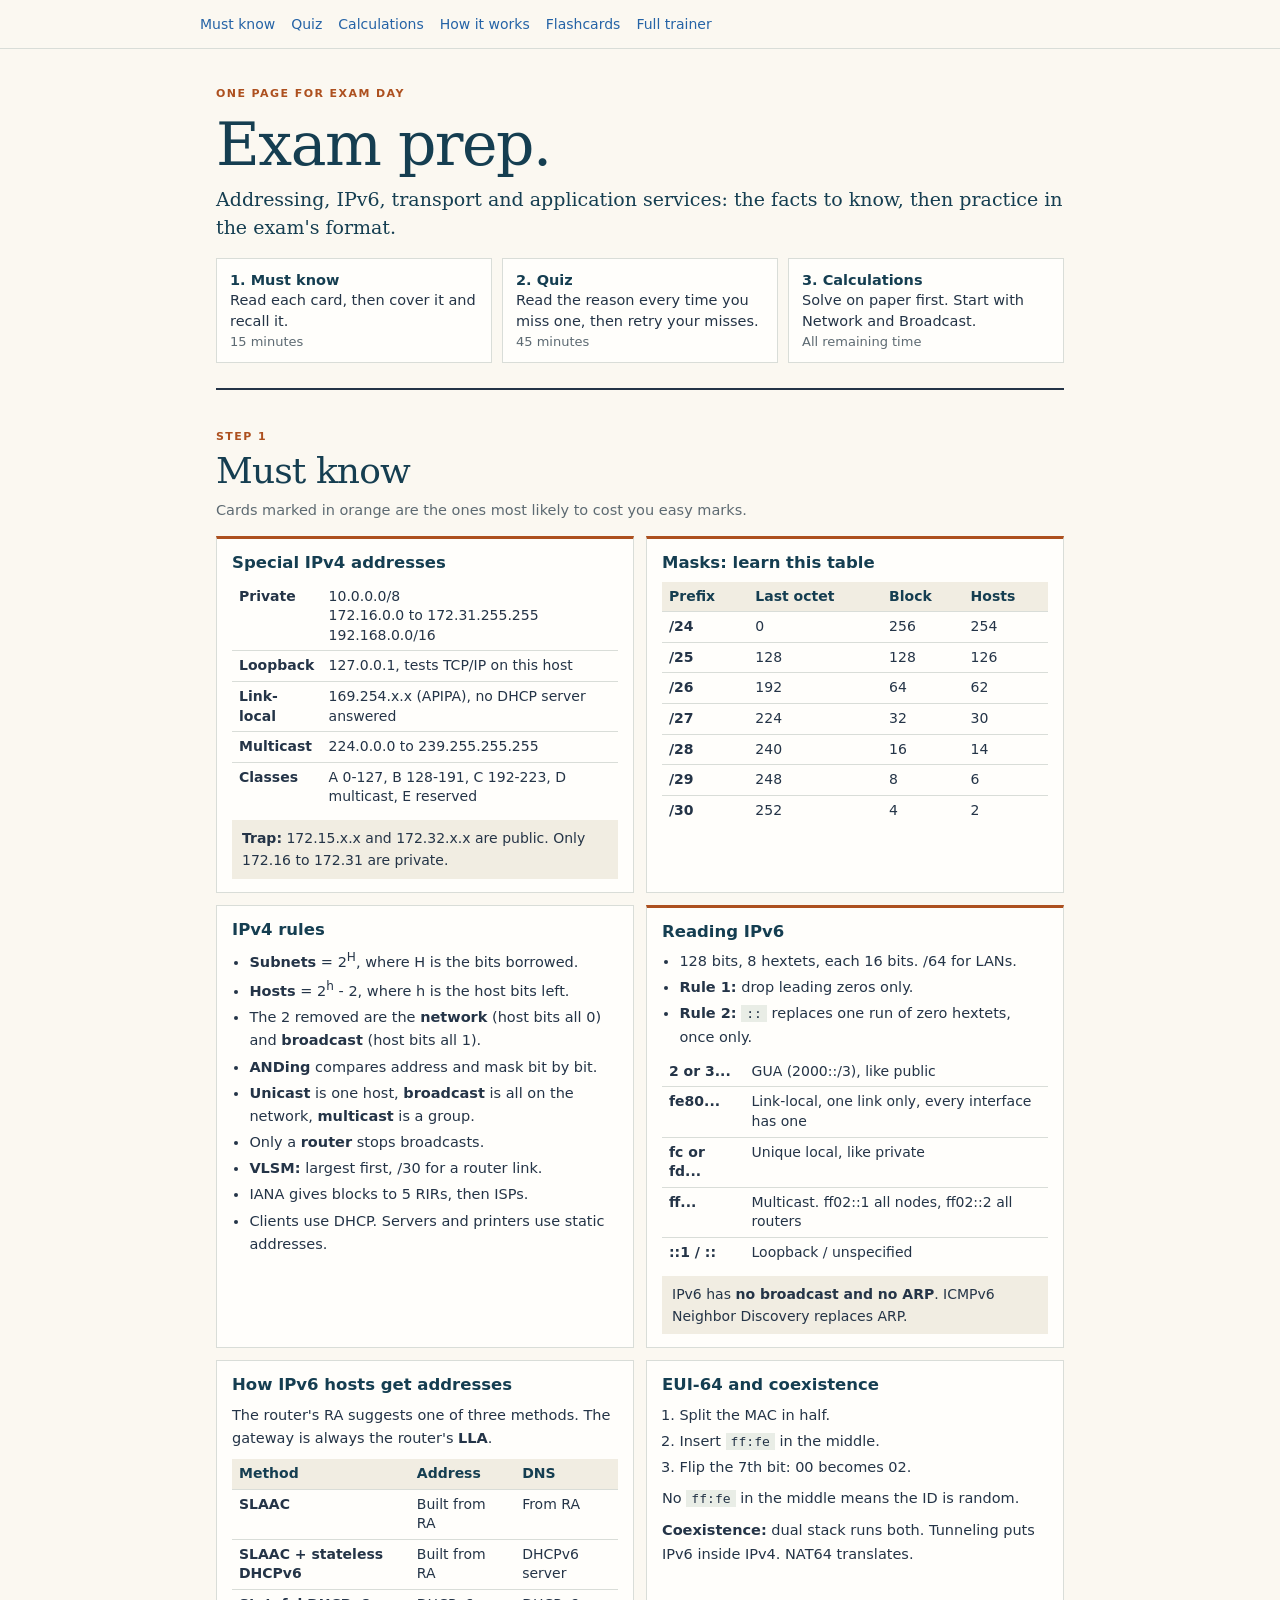
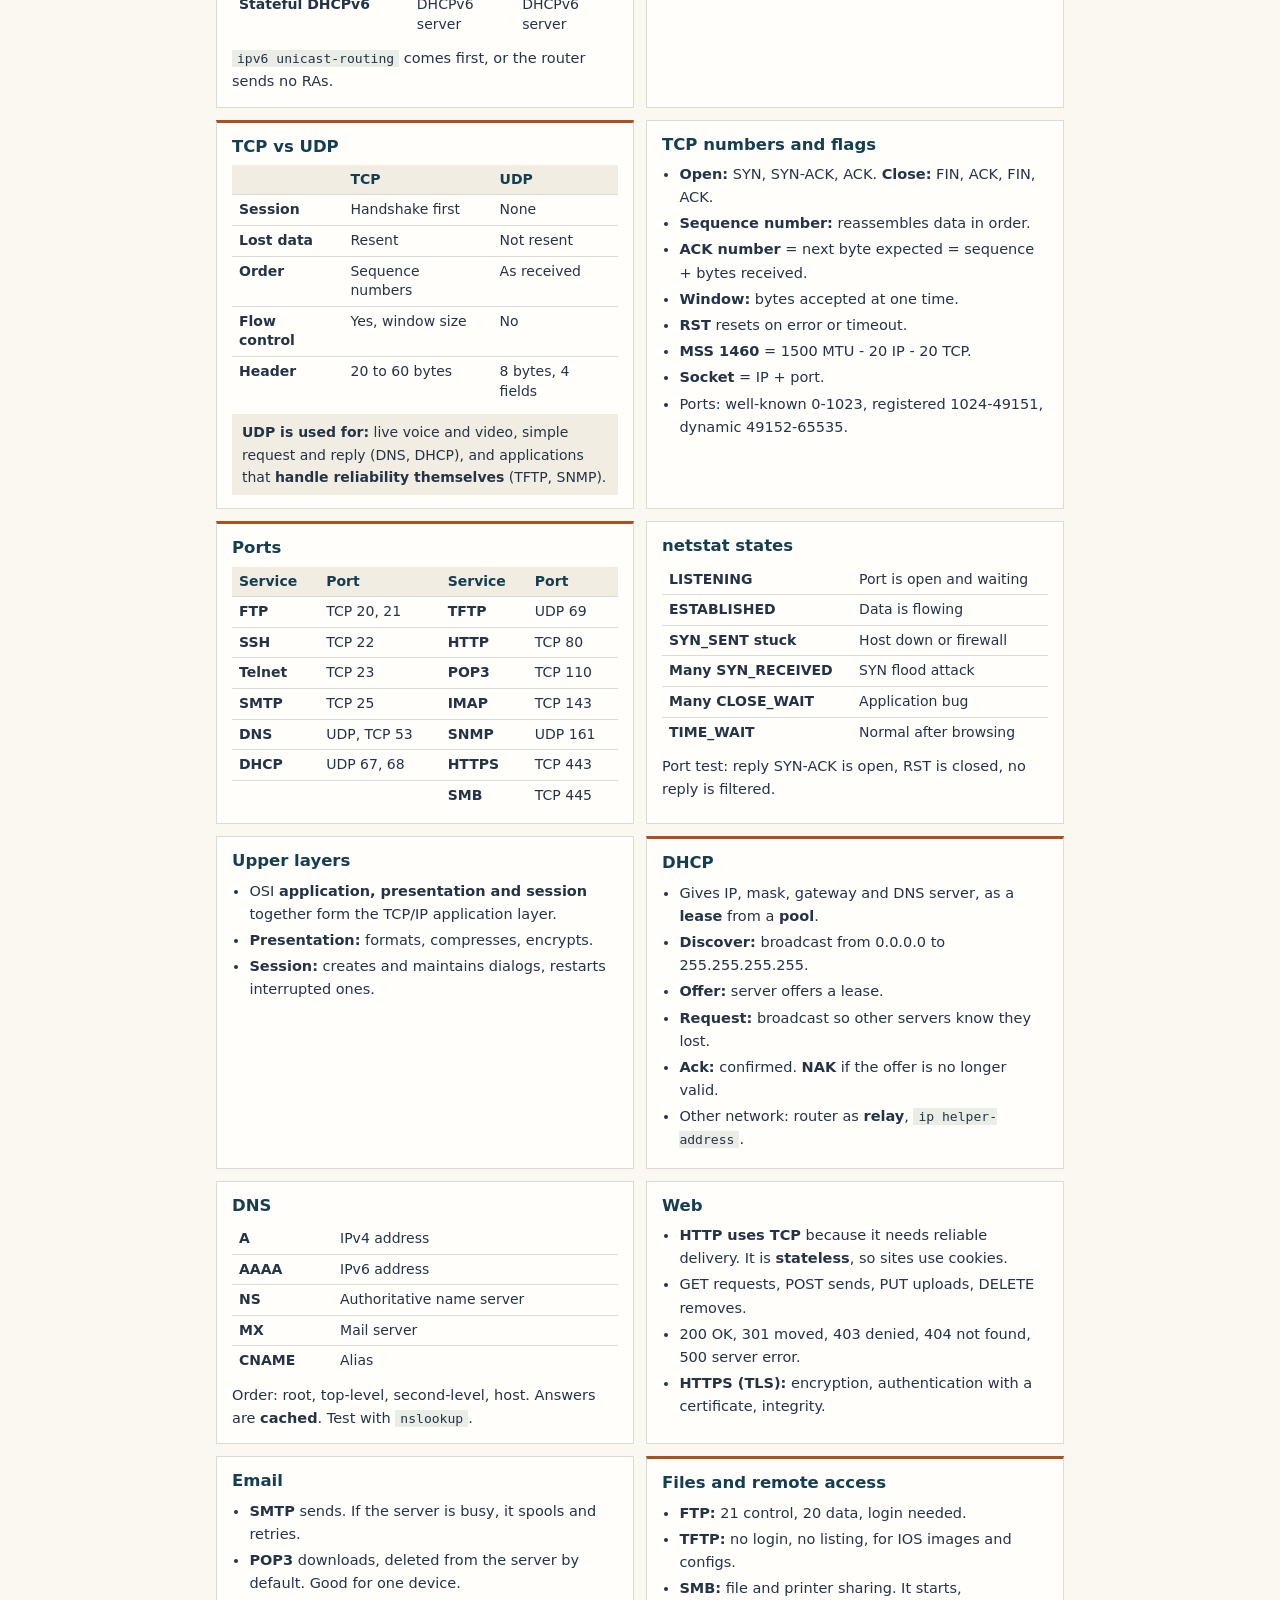
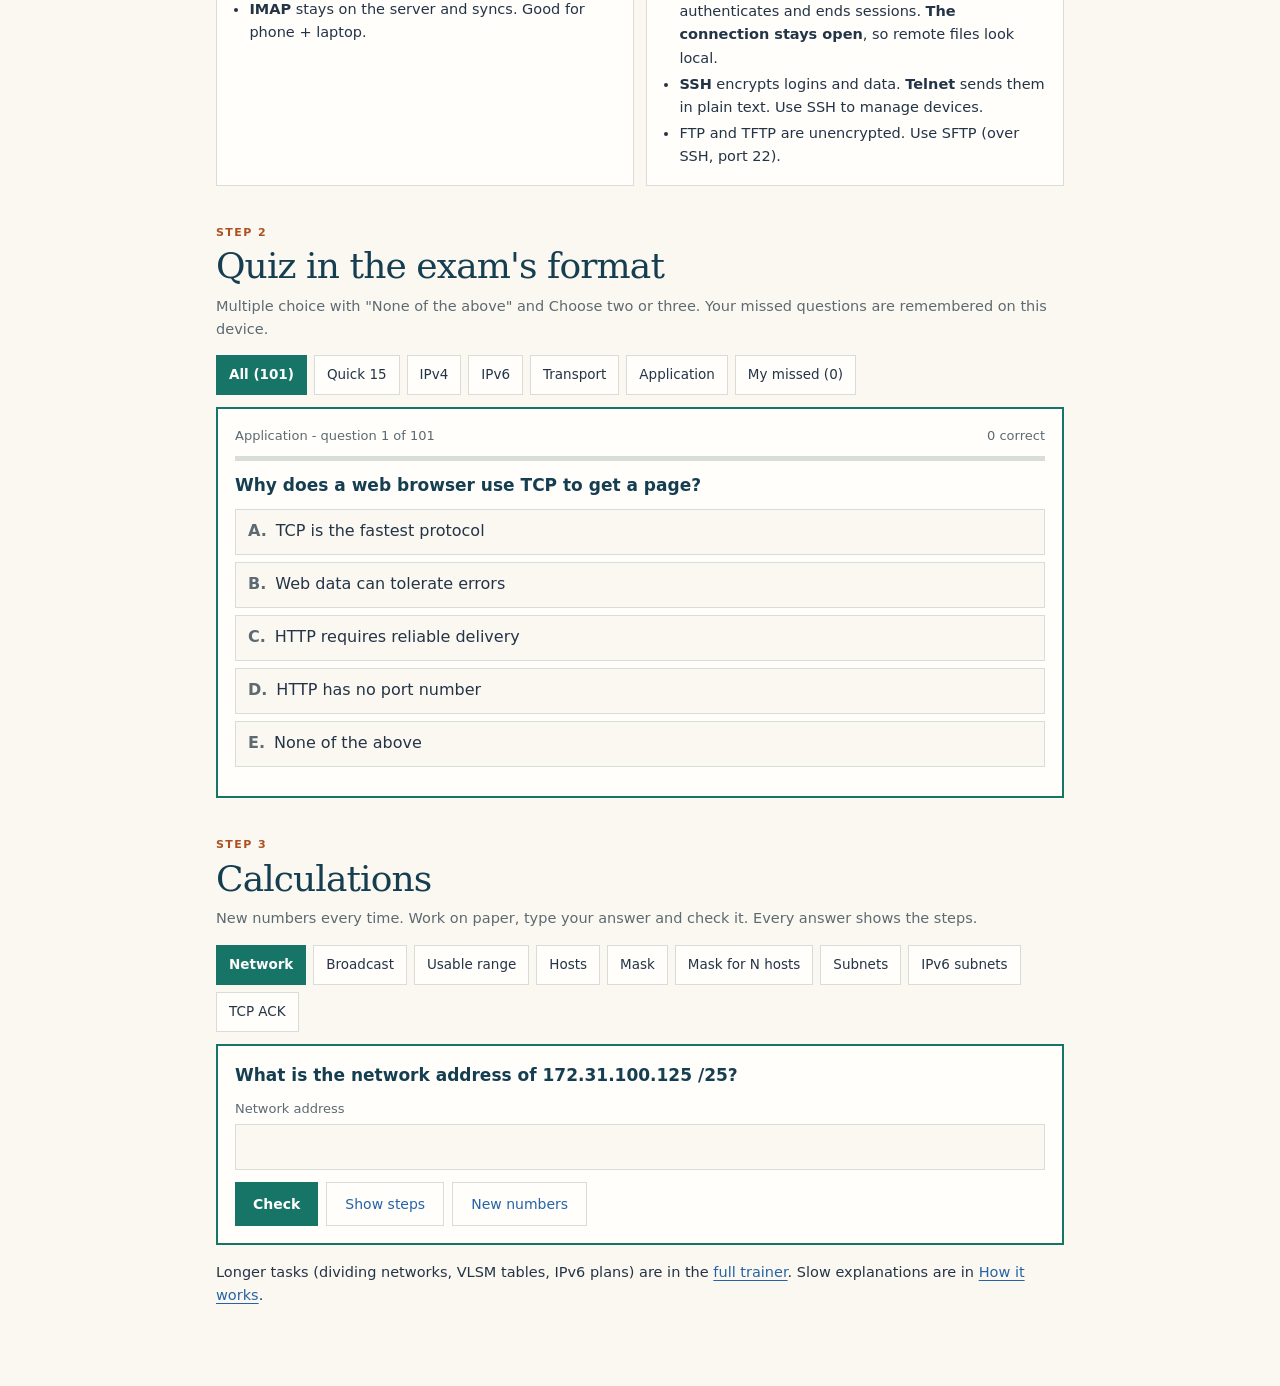
==== commit 814eedcc: "feat: add ITN v7 flashcards page Drill the 17 ITN modules on a phone, with endterm and final presets" ====
--- a/exam-prep.html
+++ b/exam-prep.html
@@ -62,7 +62,7 @@
 </style>
 </head>
 <body>
-<div class="bar"><nav aria-label="Sections"><a href="#sheet">Must know</a><a href="#quiz">Quiz</a><a href="#calc">Calculations</a><a href="how-it-works.html">How it works</a><a href="networks-juice.html#endterm">Full trainer</a></nav></div>
+<div class="bar"><nav aria-label="Sections"><a href="#sheet">Must know</a><a href="#quiz">Quiz</a><a href="#calc">Calculations</a><a href="how-it-works.html">How it works</a><a href="flashcards.html">Flashcards</a><a href="networks-juice.html#endterm">Full trainer</a></nav></div>
 <main>
 <header class="top">
   <p class="eyebrow">ONE PAGE FOR EXAM DAY</p>
